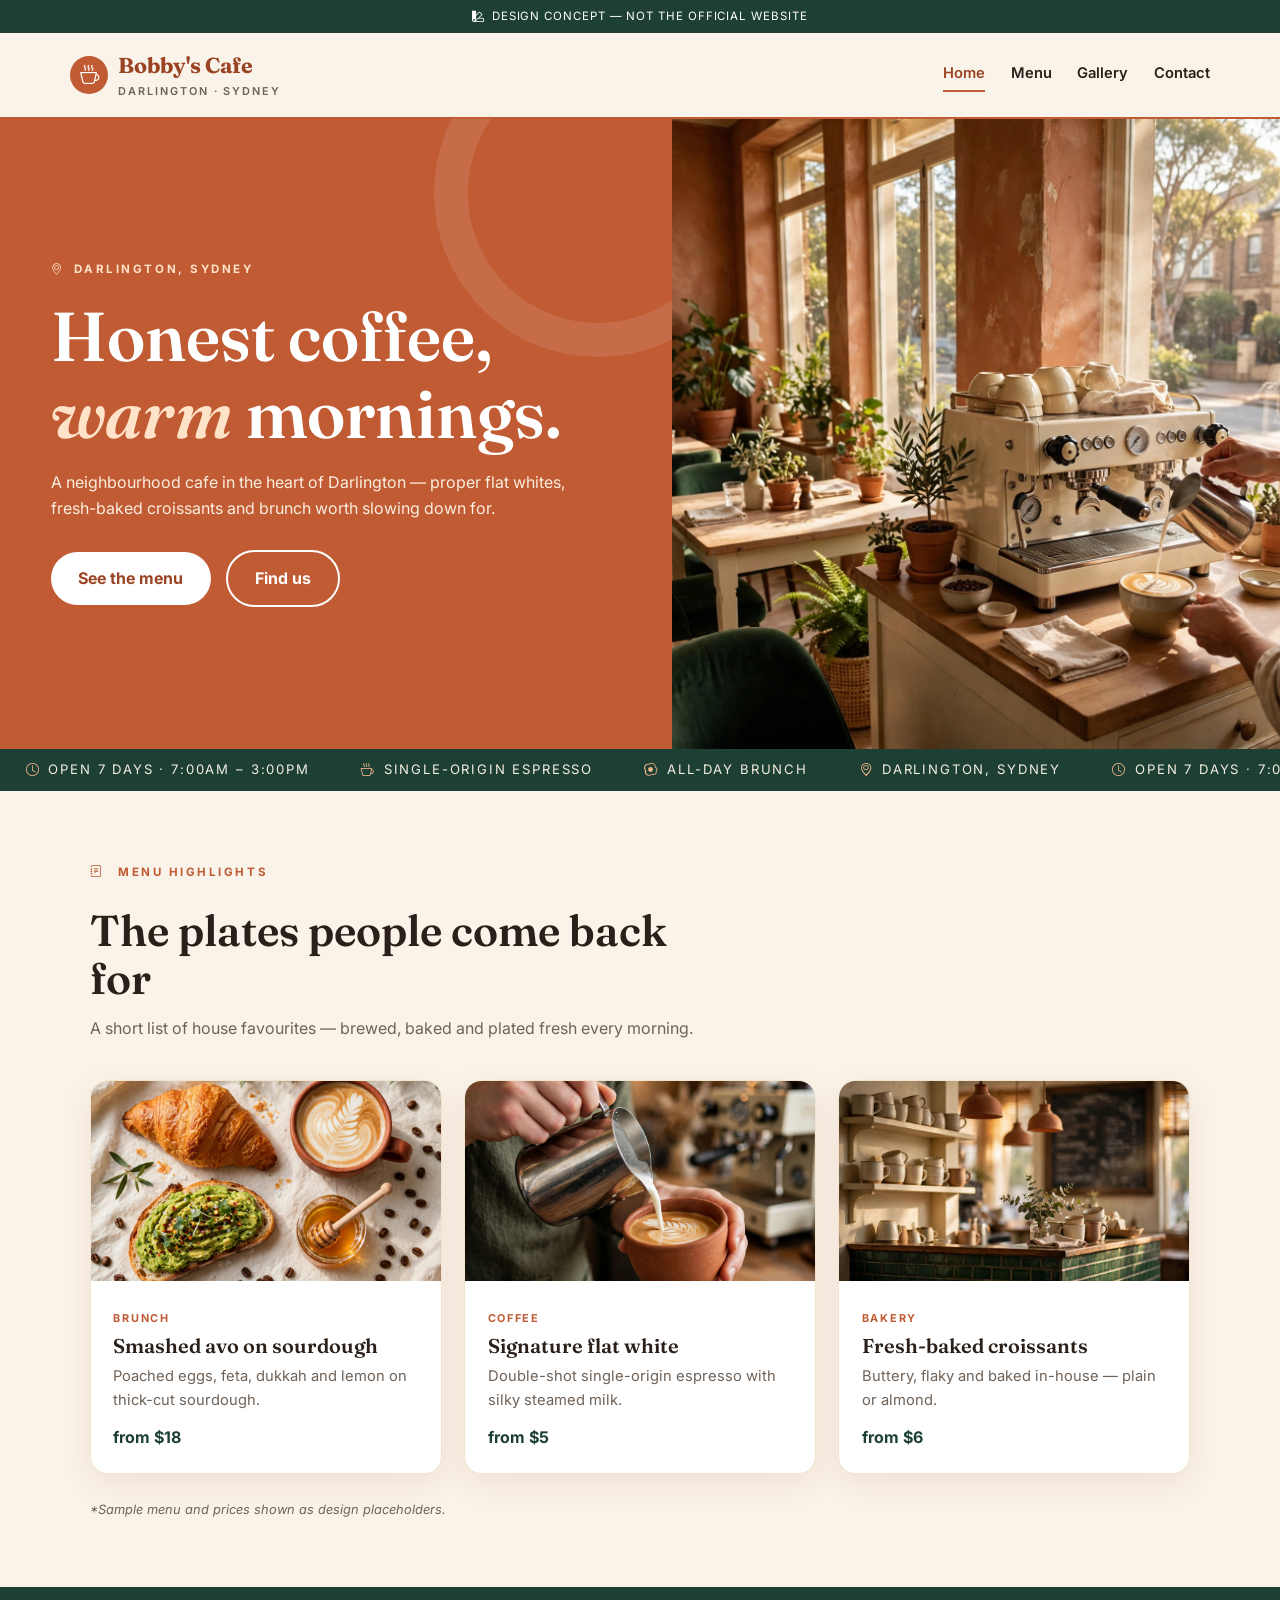
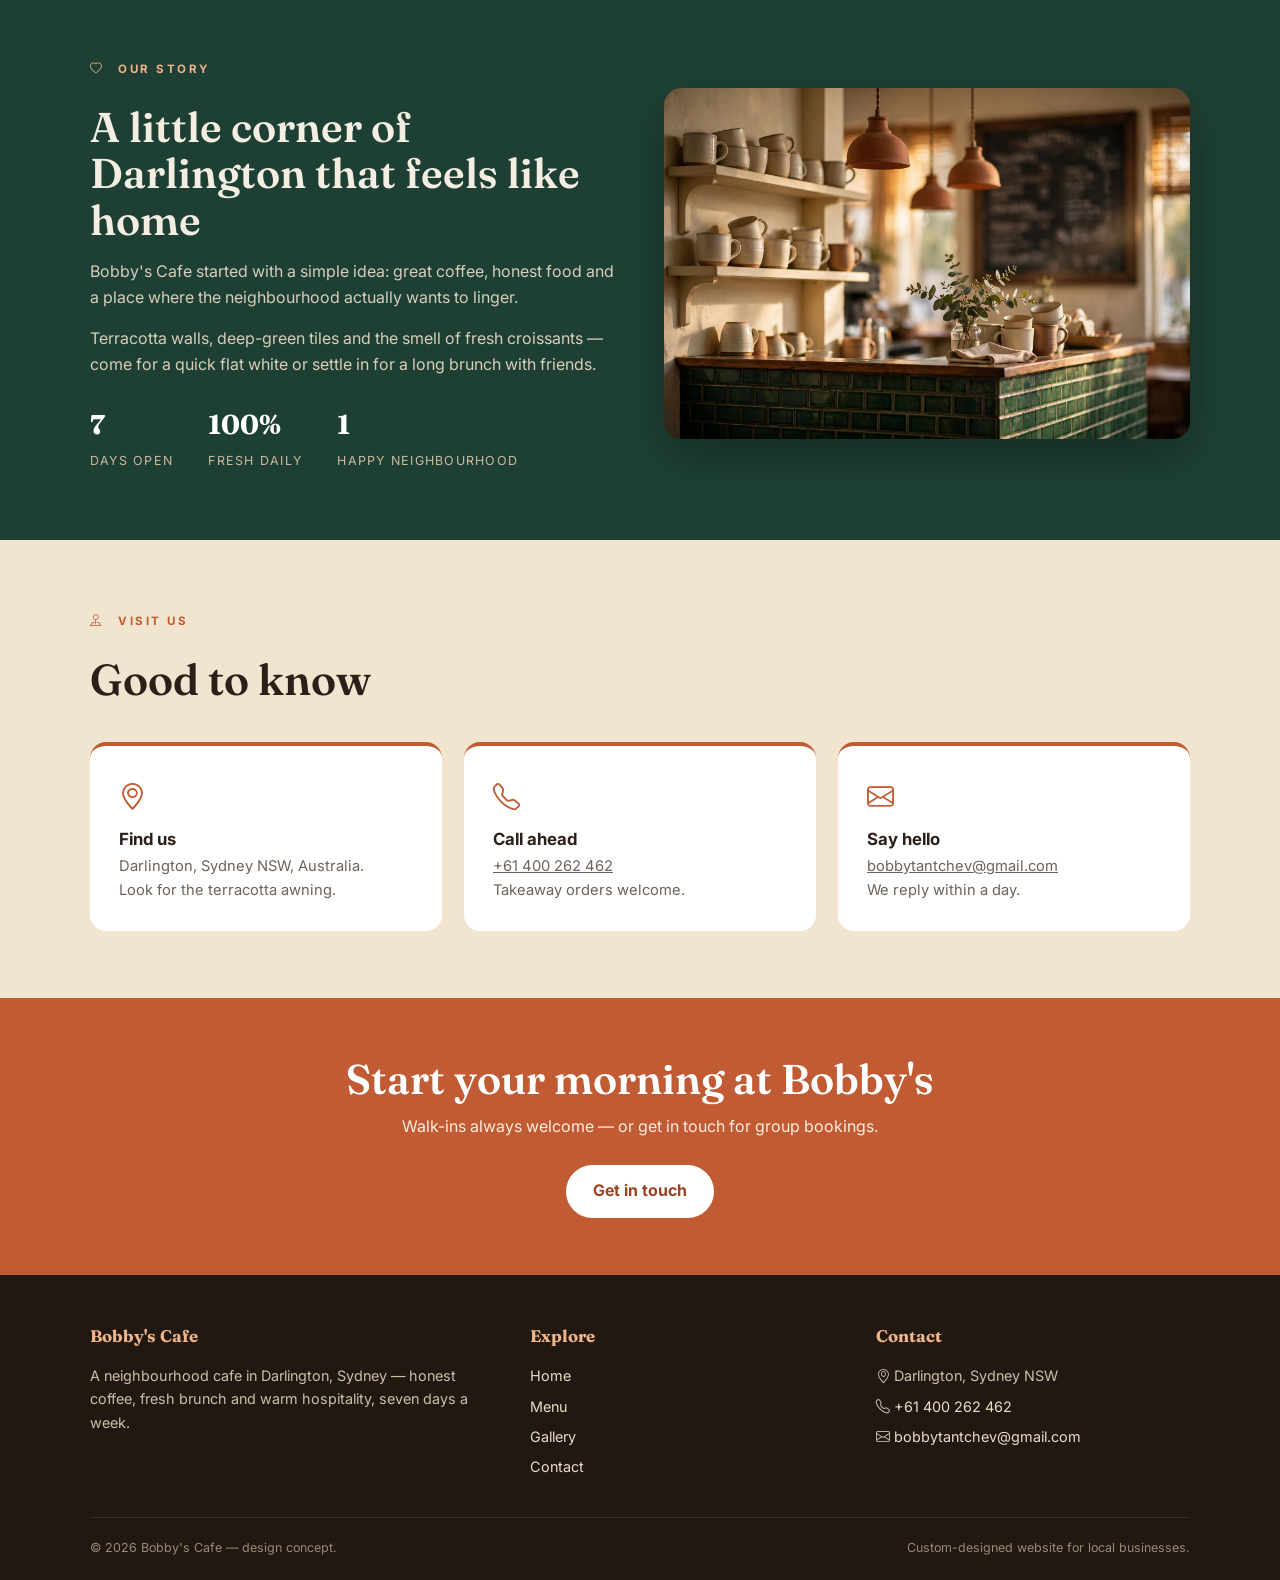
==== index.html @ 19cc9ea4 "Demo website concept for Bobby's Cafe (Sydney, Australia)" ====
<!DOCTYPE html>
<html lang="en">
<head>
<meta charset="UTF-8">
<meta name="viewport" content="width=device-width, initial-scale=1.0">
<title>Bobby's Cafe — Darlington, Sydney</title>
<meta name="description" content="Bobby's Cafe, Darlington Sydney — honest coffee, fresh brunch and warm neighbourhood hospitality.">
<link rel="stylesheet" href="https://cdn.jsdelivr.net/npm/bootstrap-icons@1.11.3/font/bootstrap-icons.min.css">
<link href="https://fonts.googleapis.com/css2?family=Fraunces:ital,wght@0,400;0,600;0,700;1,400;1,600&family=Inter:wght@400;500;600;700&display=swap" rel="stylesheet">
<link rel="stylesheet" href="styles.css">
</head>
<body>
<div class="ribbon"><i class="bi bi-palette2"></i>Design concept — not the official website</div>

<header class="top">
  <div class="wrap navrow">
    <a class="brand" href="index.html">
      <span class="cup"><i class="bi bi-cup-hot"></i></span>
      <span><b>Bobby's Cafe</b><small>Darlington · Sydney</small></span>
    </a>
    <button class="burger" aria-label="Open menu" onclick="document.querySelector('nav.main').classList.toggle('open')"><i class="bi bi-list"></i></button>
    <nav class="main">
      <a href="index.html" class="active">Home</a>
      <a href="services.html">Menu</a>
      <a href="gallery.html">Gallery</a>
      <a href="contact.html">Contact</a>
    </nav>
  </div>
</header>

<div class="hero">
  <div class="hero-copy">
    <span class="kicker"><i class="bi bi-geo-alt"></i>Darlington, Sydney</span>
    <h1>Honest coffee,<br><em>warm</em> mornings.</h1>
    <p>A neighbourhood cafe in the heart of Darlington — proper flat whites, fresh-baked croissants and brunch worth slowing down for.</p>
    <div>
      <a class="btn btn-cream" href="services.html">See the menu</a>
      <a class="btn btn-ghost" href="contact.html">Find us</a>
    </div>
  </div>
  <div class="hero-img"><img src="images/hero.jpg" alt="Warm cafe interior at Bobby's Cafe"></div>
</div>

<div class="ticker" aria-hidden="true">
  <span><i class="bi bi-clock"></i>Open 7 days · 7:00am – 3:00pm</span><span><i class="bi bi-cup-hot"></i>Single-origin espresso</span><span><i class="bi bi-egg-fried"></i>All-day brunch</span><span><i class="bi bi-geo-alt"></i>Darlington, Sydney</span><span><i class="bi bi-clock"></i>Open 7 days · 7:00am – 3:00pm</span><span><i class="bi bi-cup-hot"></i>Single-origin espresso</span><span><i class="bi bi-egg-fried"></i>All-day brunch</span><span><i class="bi bi-geo-alt"></i>Darlington, Sydney</span>
</div>

<section>
  <div class="wrap">
    <div class="sec-head">
      <span class="kicker"><i class="bi bi-journal-text"></i>&nbsp;Menu highlights</span>
      <h2>The plates people come back for</h2>
      <p>A short list of house favourites — brewed, baked and plated fresh every morning.</p>
    </div>
    <div class="cards">
      <article class="card">
        <div class="ph"><img src="images/menu.jpg" alt="Brunch flat-lay with coffee"></div>
        <div class="bd">
          <span class="tag">Brunch</span>
          <h3>Smashed avo on sourdough</h3>
          <p>Poached eggs, feta, dukkah and lemon on thick-cut sourdough.</p>
          <span class="price">from $18</span>
        </div>
      </article>
      <article class="card">
        <div class="ph"><img src="images/barista.jpg" alt="Barista pouring latte art"></div>
        <div class="bd">
          <span class="tag">Coffee</span>
          <h3>Signature flat white</h3>
          <p>Double-shot single-origin espresso with silky steamed milk.</p>
          <span class="price">from $5</span>
        </div>
      </article>
      <article class="card">
        <div class="ph"><img src="images/interior.jpg" alt="Cafe counter and pastries"></div>
        <div class="bd">
          <span class="tag">Bakery</span>
          <h3>Fresh-baked croissants</h3>
          <p>Buttery, flaky and baked in-house — plain or almond.</p>
          <span class="price">from $6</span>
        </div>
      </article>
    </div>
    <p class="sample-note">*Sample menu and prices shown as design placeholders.</p>
  </div>
</section>

<section class="story">
  <div class="wrap">
    <div>
      <span class="kicker"><i class="bi bi-heart"></i>&nbsp;Our story</span>
      <h2>A little corner of Darlington that feels like home</h2>
      <p>Bobby's Cafe started with a simple idea: great coffee, honest food and a place where the neighbourhood actually wants to linger.</p>
      <p>Terracotta walls, deep-green tiles and the smell of fresh croissants — come for a quick flat white or settle in for a long brunch with friends.</p>
      <div class="stats">
        <div><b>7</b><span>Days open</span></div>
        <div><b>100%</b><span>Fresh daily</span></div>
        <div><b>1</b><span>Happy neighbourhood</span></div>
      </div>
    </div>
    <img src="images/interior.jpg" alt="Inside Bobby's Cafe">
  </div>
</section>

<section class="visit">
  <div class="wrap">
    <div class="sec-head">
      <span class="kicker"><i class="bi bi-pin-map"></i>&nbsp;Visit us</span>
      <h2>Good to know</h2>
    </div>
    <div class="visit-grid">
      <div class="vcard">
        <i class="bi bi-geo-alt"></i>
        <h3>Find us</h3>
        <p>Darlington, Sydney NSW, Australia.<br>Look for the terracotta awning.</p>
      </div>
      <div class="vcard">
        <i class="bi bi-telephone"></i>
        <h3>Call ahead</h3>
        <p><a href="tel:+61400262462">+61 400 262 462</a><br>Takeaway orders welcome.</p>
      </div>
      <div class="vcard">
        <i class="bi bi-envelope"></i>
        <h3>Say hello</h3>
        <p><a href="mailto:bobbytantchev@gmail.com">bobbytantchev@gmail.com</a><br>We reply within a day.</p>
      </div>
    </div>
  </div>
</section>

<div class="cta">
  <h2>Start your morning at Bobby's</h2>
  <p>Walk-ins always welcome — or get in touch for group bookings.</p>
  <a class="btn btn-cream" href="contact.html">Get in touch</a>
</div>

<footer>
  <div class="wrap">
    <div class="fgrid">
      <div>
        <h4>Bobby's Cafe</h4>
        <p>A neighbourhood cafe in Darlington, Sydney — honest coffee, fresh brunch and warm hospitality, seven days a week.</p>
      </div>
      <div>
        <h4>Explore</h4>
        <ul>
          <li><a href="index.html">Home</a></li>
          <li><a href="services.html">Menu</a></li>
          <li><a href="gallery.html">Gallery</a></li>
          <li><a href="contact.html">Contact</a></li>
        </ul>
      </div>
      <div>
        <h4>Contact</h4>
        <ul>
          <li><i class="bi bi-geo-alt"></i> Darlington, Sydney NSW</li>
          <li><i class="bi bi-telephone"></i> <a href="tel:+61400262462">+61 400 262 462</a></li>
          <li><i class="bi bi-envelope"></i> <a href="mailto:bobbytantchev@gmail.com">bobbytantchev@gmail.com</a></li>
        </ul>
      </div>
    </div>
    <div class="fbottom">
      <span>© 2026 Bobby's Cafe — design concept.</span>
      <span>Custom-designed website for local businesses.</span>
    </div>
  </div>
</footer>
</body>
</html>
---- styles.css ----
:root{
  --terra:#c05b33;
  --terra-dark:#9a4423;
  --cream:#faf3e9;
  --cream-deep:#f1e5d0;
  --green:#1e4034;
  --green-soft:#e8efe9;
  --ink:#2b2019;
  --muted:#6f6258;
}
*{margin:0;padding:0;box-sizing:border-box}
body{font-family:'Inter',system-ui,sans-serif;background:var(--cream);color:var(--ink);line-height:1.6}
h1,h2,h3,.serif{font-family:'Fraunces',Georgia,serif;line-height:1.12;font-weight:600}
img{max-width:100%;display:block}
a{color:inherit}
.wrap{max-width:1140px;margin:0 auto;padding:0 1.25rem}

/* concept ribbon */
.ribbon{background:var(--green);color:#fff;text-align:center;font-size:.72rem;letter-spacing:.08em;text-transform:uppercase;padding:.45rem 1rem}
.ribbon i{margin-right:.4rem}

/* header */
header.top{background:var(--cream);border-bottom:2px solid var(--terra)}
.navrow{display:flex;align-items:center;justify-content:space-between;padding:1rem 0}
.brand{display:flex;align-items:center;gap:.6rem;text-decoration:none}
.brand .cup{background:var(--terra);color:#fff;width:2.4rem;height:2.4rem;border-radius:50%;display:grid;place-items:center;font-size:1.2rem}
.brand b{font-family:'Fraunces',serif;font-size:1.35rem;color:var(--terra-dark)}
.brand small{display:block;font-family:'Inter';font-size:.68rem;letter-spacing:.18em;text-transform:uppercase;color:var(--muted);font-weight:600}
nav.main{display:flex;gap:1.6rem}
nav.main a{text-decoration:none;font-weight:600;font-size:.92rem;color:var(--ink);padding:.3rem 0;border-bottom:2px solid transparent}
nav.main a:hover,nav.main a.active{color:var(--terra-dark);border-color:var(--terra)}
.burger{display:none;background:none;border:none;font-size:1.6rem;color:var(--terra-dark);cursor:pointer}

/* hero: editorial split */
.hero{display:grid;grid-template-columns:1.05fr .95fr;min-height:70vh}
.hero-copy{background:var(--terra);color:#fff;display:flex;flex-direction:column;justify-content:center;padding:3.5rem 3rem 3.5rem 4vw;position:relative;overflow:hidden}
.hero-copy::after{content:"";position:absolute;right:-90px;top:-90px;width:260px;height:260px;border:34px solid rgba(255,255,255,.10);border-radius:50%}
.kicker{display:inline-flex;align-items:center;gap:.5rem;font-size:.72rem;letter-spacing:.22em;text-transform:uppercase;font-weight:700;color:#ffe3c9;margin-bottom:1.2rem}
.hero-copy h1{font-size:clamp(2.6rem,5.4vw,4.4rem);margin-bottom:1.1rem}
.hero-copy h1 em{font-style:italic;color:#ffe3c9}
.hero-copy p{max-width:34rem;color:#fbeedf;margin-bottom:1.8rem}
.btn{display:inline-block;text-decoration:none;font-weight:700;padding:.85rem 1.7rem;border-radius:999px;transition:.2s}
.btn-cream{background:#fff;color:var(--terra-dark)}
.btn-cream:hover{background:var(--green);color:#fff}
.btn-ghost{border:2px solid #fff;color:#fff;margin-left:.7rem}
.btn-ghost:hover{background:rgba(255,255,255,.15)}
.hero-img{min-height:340px}
.hero-img img{width:100%;height:100%;object-fit:cover}

/* hours ticker */
.ticker{background:var(--green);color:#f3ede2;overflow:hidden;white-space:nowrap;padding:.65rem 0;font-size:.82rem;letter-spacing:.14em;text-transform:uppercase}
.ticker span{margin:0 1.6rem}
.ticker i{color:#f0b48a;margin-right:.5rem}

/* sections */
section{padding:4.2rem 0}
.sec-head{max-width:640px;margin-bottom:2.4rem}
.sec-head .kicker{color:var(--terra)}
.sec-head h2{font-size:clamp(1.9rem,3.4vw,2.7rem);margin:.4rem 0 .8rem}
.sec-head p{color:var(--muted)}

/* menu card grid */
.cards{display:grid;grid-template-columns:repeat(3,1fr);gap:1.4rem}
.card{background:#fff;border-radius:1.1rem;overflow:hidden;box-shadow:0 10px 30px rgba(154,68,35,.10);border:1px solid var(--cream-deep);transition:transform .2s}
.card:hover{transform:translateY(-5px)}
.card .ph{height:200px;overflow:hidden}
.card .ph img{width:100%;height:100%;object-fit:cover}
.card .bd{padding:1.4rem}
.card .tag{font-size:.68rem;font-weight:700;letter-spacing:.16em;text-transform:uppercase;color:var(--terra)}
.card h3{font-size:1.25rem;margin:.35rem 0 .5rem}
.card p{font-size:.92rem;color:var(--muted)}
.card .price{display:inline-block;margin-top:.8rem;font-weight:700;color:var(--green)}
.sample-note{font-size:.8rem;color:var(--muted);margin-top:1.6rem;font-style:italic}

/* story */
.story{background:var(--green);color:#f3ede2}
.story .wrap{display:grid;grid-template-columns:1fr 1fr;gap:3rem;align-items:center}
.story img{border-radius:1.1rem;box-shadow:0 18px 44px rgba(0,0,0,.28)}
.story .kicker{color:#f0b48a}
.story h2{font-size:clamp(1.9rem,3.4vw,2.6rem);margin:.4rem 0 1rem}
.story p{color:#d9cdbb;margin-bottom:1rem}
.stats{display:flex;gap:2.2rem;margin-top:1.6rem}
.stats b{display:block;font-family:'Fraunces',serif;font-size:1.7rem;color:#fff}
.stats span{font-size:.78rem;letter-spacing:.1em;text-transform:uppercase;color:#cbb99e}

/* visit strip */
.visit{background:var(--cream-deep)}
.visit-grid{display:grid;grid-template-columns:repeat(3,1fr);gap:1.4rem}
.vcard{background:#fff;border-radius:1rem;padding:1.8rem;border-top:4px solid var(--terra)}
.vcard i{font-size:1.7rem;color:var(--terra)}
.vcard h3{font-size:1.05rem;margin:.7rem 0 .4rem;font-family:'Inter';font-weight:700}
.vcard p{font-size:.92rem;color:var(--muted)}

/* cta band */
.cta{background:var(--terra);color:#fff;text-align:center;padding:3.6rem 1.25rem}
.cta h2{font-size:clamp(1.8rem,3.4vw,2.6rem);margin-bottom:.7rem}
.cta p{color:#fbeedf;margin-bottom:1.6rem}

/* footer */
footer{background:#221812;color:#e9dcc8;padding:3rem 0 1.4rem}
.fgrid{display:grid;grid-template-columns:1.3fr 1fr 1fr;gap:2rem;margin-bottom:2rem}
footer h4{font-family:'Fraunces',serif;color:#f0b48a;font-size:1.05rem;margin-bottom:.9rem}
footer p,footer li{font-size:.9rem;color:#cbbfa9;list-style:none;margin-bottom:.45rem}
footer a{color:#e9dcc8;text-decoration:none}
footer a:hover{color:#f0b48a}
.fbottom{border-top:1px solid #3d2d20;padding-top:1.2rem;font-size:.78rem;color:#9a8a73;display:flex;justify-content:space-between;flex-wrap:wrap;gap:.5rem}

/* gallery */
.ggrid{display:grid;grid-template-columns:repeat(3,1fr);gap:1rem}
.ggrid figure{border-radius:.9rem;overflow:hidden;position:relative}
.ggrid img{width:100%;height:260px;object-fit:cover;transition:transform .3s}
.ggrid figure:hover img{transform:scale(1.05)}
.ggrid figcaption{position:absolute;left:0;right:0;bottom:0;background:linear-gradient(transparent,rgba(30,64,52,.92));color:#fff;padding:2rem .9rem .8rem;font-size:.85rem;font-weight:600}

/* menu page list */
.mlist{max-width:760px}
.mitem{display:flex;justify-content:space-between;align-items:baseline;gap:1rem;padding:1.1rem 0;border-bottom:1px dashed #d8c3a6}
.mitem h3{font-size:1.15rem}
.mitem p{font-size:.88rem;color:var(--muted)}
.mitem .p{font-weight:700;color:var(--terra-dark);white-space:nowrap}

/* form */
form.demo{max-width:640px;background:#fff;border-radius:1rem;padding:2rem;border:1px solid var(--cream-deep);box-shadow:0 10px 30px rgba(154,68,35,.08)}
form.demo label{display:block;font-size:.82rem;font-weight:700;margin:1rem 0 .35rem}
form.demo input,form.demo textarea,form.demo select{width:100%;padding:.75rem .9rem;border:1.5px solid #e2d3ba;border-radius:.6rem;font-family:inherit;font-size:.95rem;background:var(--cream)}
form.demo input:focus,form.demo textarea:focus{outline:2px solid var(--terra);border-color:var(--terra)}
.btn-solid{background:var(--terra);color:#fff;border:none;cursor:pointer;font-size:1rem;margin-top:1.2rem}
.btn-solid:hover{background:var(--terra-dark)}

.contact-grid{display:grid;grid-template-columns:1fr 1.1fr;gap:2.4rem;align-items:start}
.cinfo{background:var(--green);color:#f3ede2;border-radius:1rem;padding:2rem}
.cinfo h3{color:#f0b48a;font-size:1.1rem;margin-bottom:1rem}
.cinfo p{margin-bottom:.9rem;font-size:.94rem;color:#d9cdbb}
.cinfo i{color:#f0b48a;margin-right:.6rem}
.cinfo a{color:#fff}

@media(max-width:820px){
  .hero{grid-template-columns:1fr}
  .hero-copy{padding:3rem 1.5rem}
  .hero-img{min-height:280px}
  .cards,.visit-grid,.story .wrap,.contact-grid,.ggrid{grid-template-columns:1fr}
  .ggrid{grid-template-columns:repeat(2,1fr)}
  .fgrid{grid-template-columns:1fr}
  nav.main{display:none;position:absolute;top:100%;left:0;right:0;background:var(--cream);flex-direction:column;padding:1rem 1.5rem 1.4rem;gap:1rem;border-bottom:2px solid var(--terra);box-shadow:0 14px 26px rgba(0,0,0,.12)}
  header.top{position:relative}
  nav.main.open{display:flex}
  .burger{display:block}
}
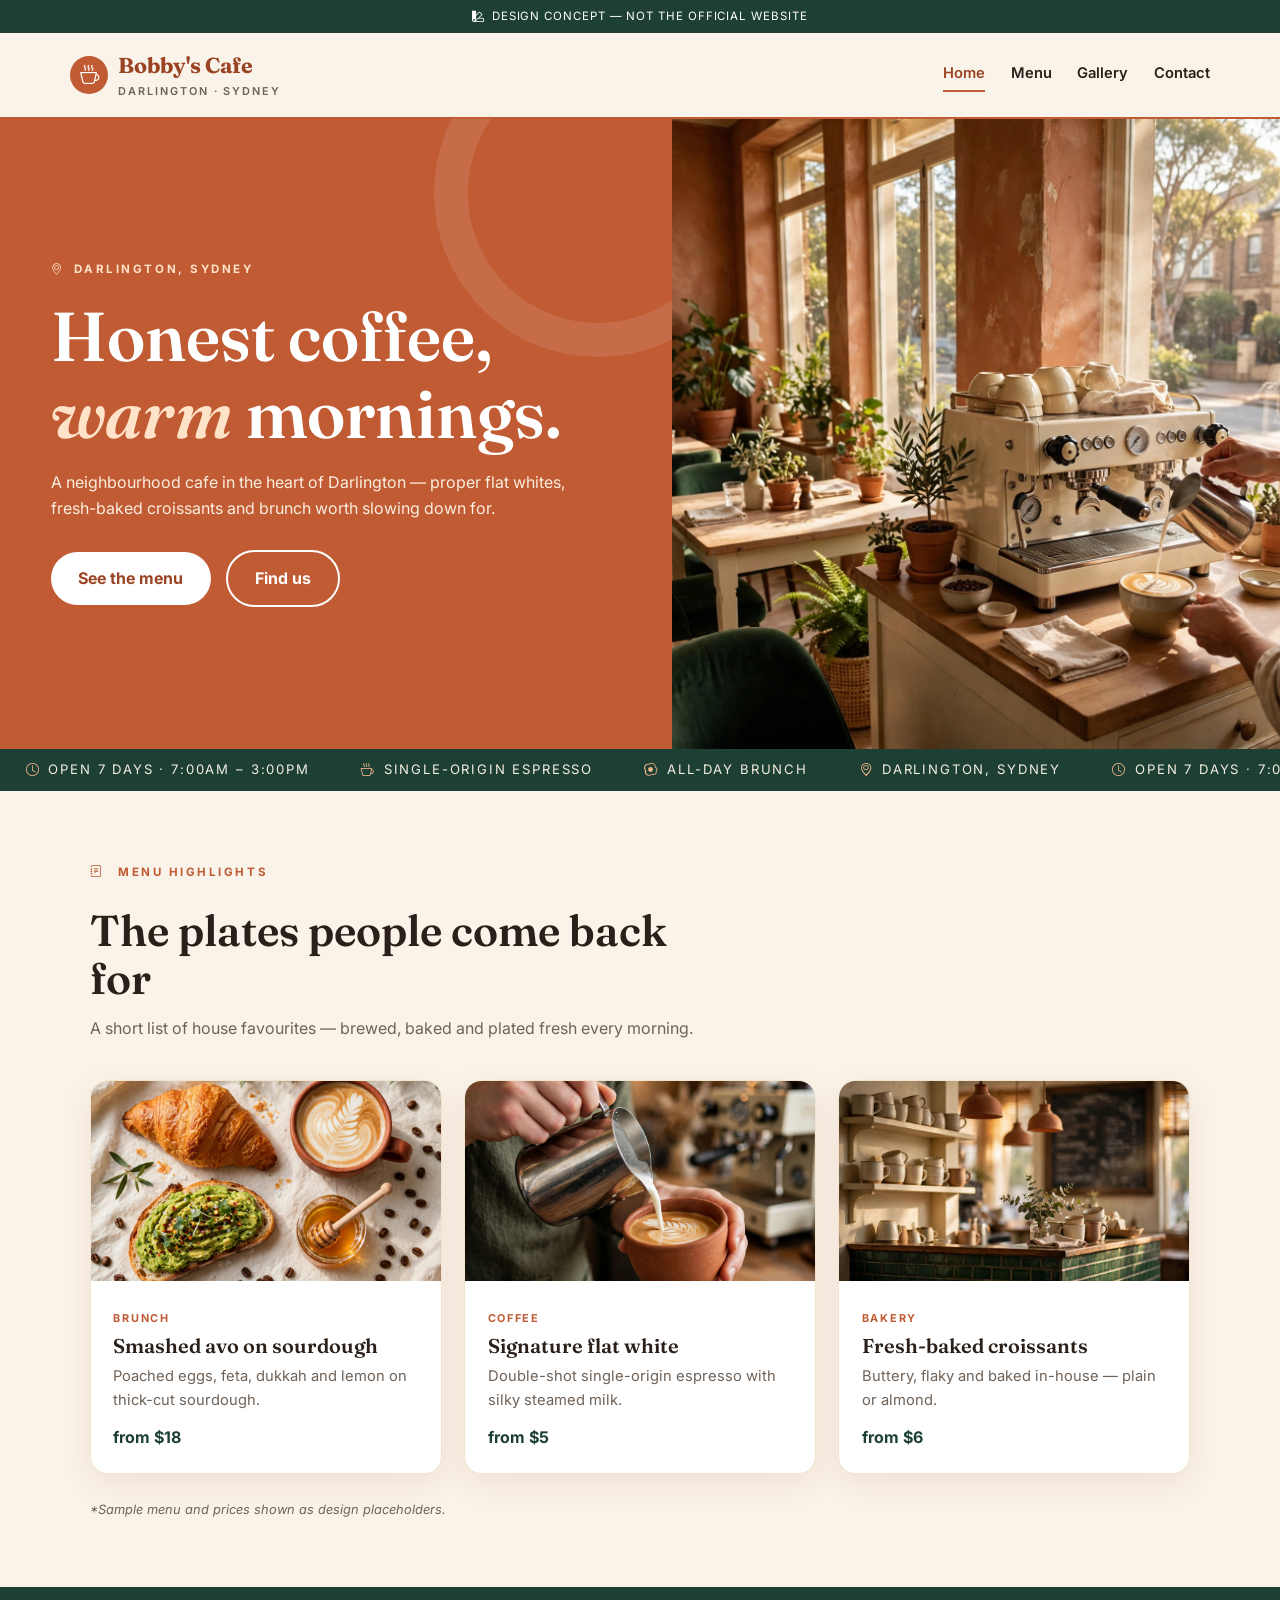
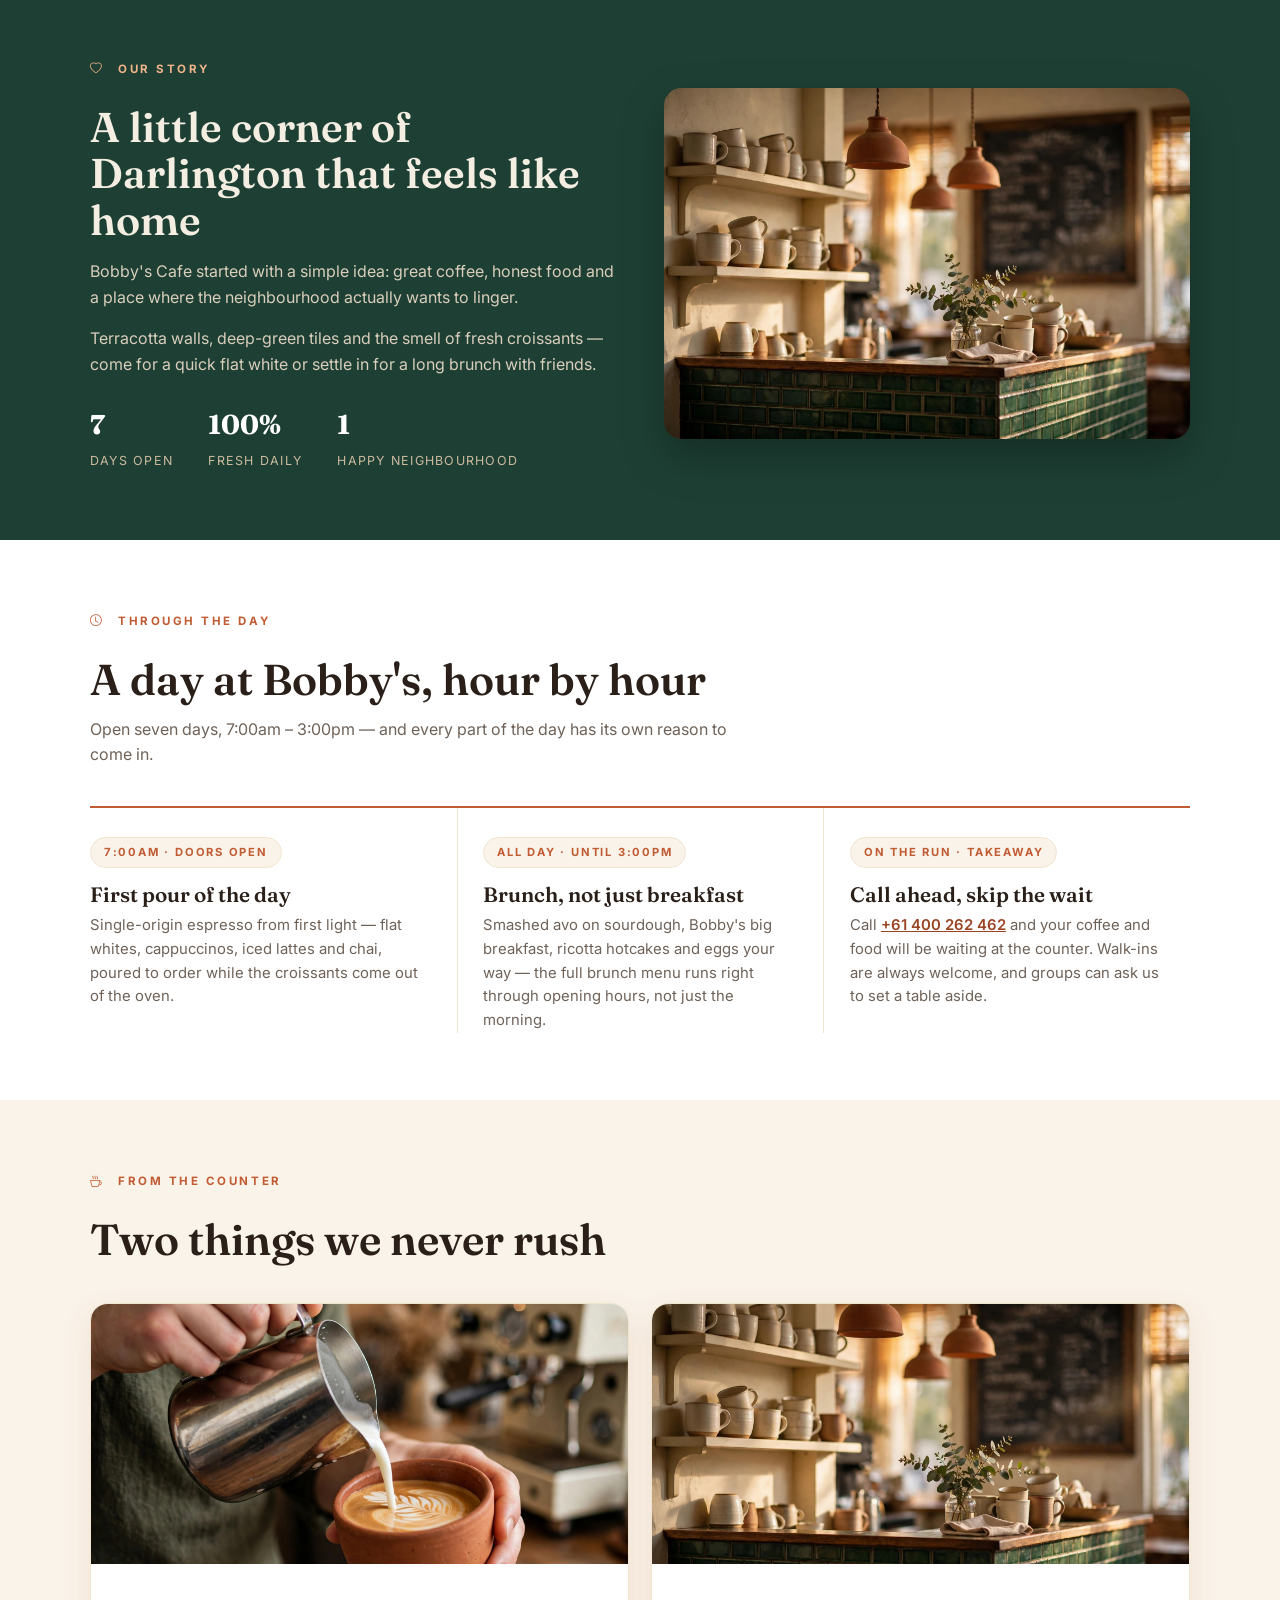
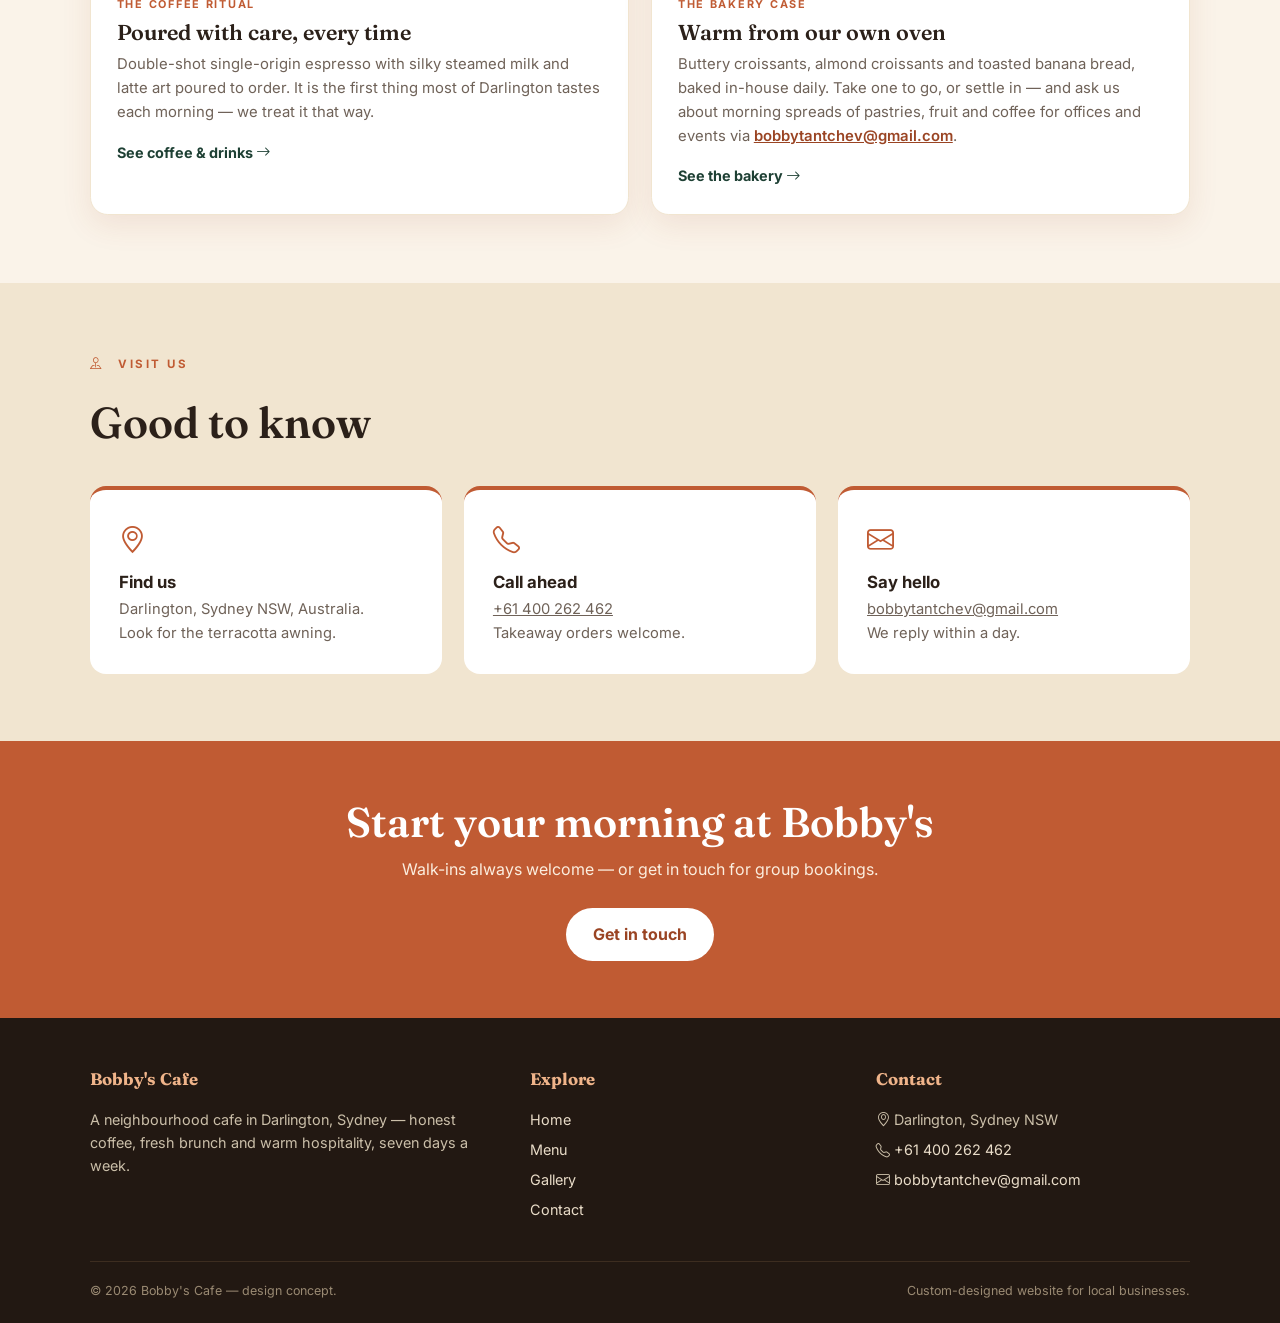
==== commit 10118dfe: "Demo website concept for Bobby's Cafe (Darlington, Sydney NSW)" ====
--- a/index.html
+++ b/index.html
@@ -102,6 +102,63 @@
   </div>
 </section>
 
+
+<section class="dayparts">
+  <div class="wrap">
+    <div class="sec-head">
+      <span class="kicker"><i class="bi bi-clock"></i>&nbsp;Through the day</span>
+      <h2>A day at Bobby's, hour by hour</h2>
+      <p>Open seven days, 7:00am &ndash; 3:00pm &mdash; and every part of the day has its own reason to come in.</p>
+    </div>
+    <div class="day-grid">
+      <article class="day-item">
+        <span class="day-time">7:00am &middot; Doors open</span>
+        <h3>First pour of the day</h3>
+        <p>Single-origin espresso from first light &mdash; flat whites, cappuccinos, iced lattes and chai, poured to order while the croissants come out of the oven.</p>
+      </article>
+      <article class="day-item">
+        <span class="day-time">All day &middot; Until 3:00pm</span>
+        <h3>Brunch, not just breakfast</h3>
+        <p>Smashed avo on sourdough, Bobby's big breakfast, ricotta hotcakes and eggs your way &mdash; the full brunch menu runs right through opening hours, not just the morning.</p>
+      </article>
+      <article class="day-item">
+        <span class="day-time">On the run &middot; Takeaway</span>
+        <h3>Call ahead, skip the wait</h3>
+        <p>Call <a href="tel:+61400262462">+61 400 262 462</a> and your coffee and food will be waiting at the counter. Walk-ins are always welcome, and groups can ask us to set a table aside.</p>
+      </article>
+    </div>
+  </div>
+</section>
+
+<section class="counter-split">
+  <div class="wrap">
+    <div class="sec-head">
+      <span class="kicker"><i class="bi bi-cup-hot"></i>&nbsp;From the counter</span>
+      <h2>Two things we never rush</h2>
+    </div>
+    <div class="counter-grid">
+      <article class="counter-panel">
+        <div class="ph"><img src="images/barista.jpg" alt="Barista pouring latte art at Bobby's Cafe" loading="lazy"></div>
+        <div class="bd">
+          <span class="tag">The coffee ritual</span>
+          <h3>Poured with care, every time</h3>
+          <p>Double-shot single-origin espresso with silky steamed milk and latte art poured to order. It is the first thing most of Darlington tastes each morning &mdash; we treat it that way.</p>
+          <a class="counter-link" href="services.html">See coffee &amp; drinks <i class="bi bi-arrow-right"></i></a>
+        </div>
+      </article>
+      <article class="counter-panel">
+        <div class="ph"><img src="images/interior.jpg" alt="Pastries and counter at Bobby's Cafe" loading="lazy"></div>
+        <div class="bd">
+          <span class="tag">The bakery case</span>
+          <h3>Warm from our own oven</h3>
+          <p>Buttery croissants, almond croissants and toasted banana bread, baked in-house daily. Take one to go, or settle in &mdash; and ask us about morning spreads of pastries, fruit and coffee for offices and events via <a href="mailto:bobbytantchev@gmail.com">bobbytantchev@gmail.com</a>.</p>
+          <a class="counter-link" href="services.html">See the bakery <i class="bi bi-arrow-right"></i></a>
+        </div>
+      </article>
+    </div>
+  </div>
+</section>
+
 <section class="visit">
   <div class="wrap">
     <div class="sec-head">
--- a/styles.css
+++ b/styles.css
@@ -141,8 +141,36 @@
   .cards,.visit-grid,.story .wrap,.contact-grid,.ggrid{grid-template-columns:1fr}
   .ggrid{grid-template-columns:repeat(2,1fr)}
   .fgrid{grid-template-columns:1fr}
-  nav.main{display:none;position:absolute;top:100%;left:0;right:0;background:var(--cream);flex-direction:column;padding:1rem 1.5rem 1.4rem;gap:1rem;border-bottom:2px solid var(--terra);box-shadow:0 14px 26px rgba(0,0,0,.12)}
+  nav.main{display:none;position:absolute;top:100%;left:0;right:0;z-index:60;background:var(--cream);flex-direction:column;padding:1rem 1.5rem 1.4rem;gap:1rem;border-bottom:2px solid var(--terra);box-shadow:0 14px 26px rgba(0,0,0,.12)}
   header.top{position:relative}
   nav.main.open{display:flex}
   .burger{display:block}
 }
+
+/* --- Homepage diversification: dayparts timeline + counter split --- */
+.dayparts{background:#fff}
+.day-grid{display:grid;grid-template-columns:repeat(3,1fr);gap:0;border-top:2px solid var(--terra)}
+.day-item{padding:1.8rem 1.6rem 0;border-left:1px solid var(--cream-deep)}
+.day-item:first-child{border-left:none;padding-left:0}
+.day-time{display:inline-block;font-size:.7rem;font-weight:700;letter-spacing:.16em;text-transform:uppercase;color:var(--terra);background:var(--cream);border:1px solid var(--cream-deep);border-radius:999px;padding:.35rem .8rem;margin-bottom:.9rem}
+.day-item h3{font-size:1.3rem;margin-bottom:.5rem}
+.day-item p{font-size:.93rem;color:var(--muted)}
+.day-item a{font-weight:600;color:var(--terra-dark)}
+.counter-split{background:var(--cream)}
+.counter-grid{display:grid;grid-template-columns:1fr 1fr;gap:1.4rem}
+.counter-panel{background:#fff;border-radius:1.1rem;overflow:hidden;box-shadow:0 10px 30px rgba(154,68,35,.10);border:1px solid var(--cream-deep)}
+.counter-panel .ph{height:260px;overflow:hidden}
+.counter-panel .ph img{width:100%;height:100%;object-fit:cover}
+.counter-panel .bd{padding:1.6rem}
+.counter-panel .tag{font-size:.68rem;font-weight:700;letter-spacing:.16em;text-transform:uppercase;color:var(--terra)}
+.counter-panel h3{font-size:1.35rem;margin:.35rem 0 .5rem}
+.counter-panel p{font-size:.93rem;color:var(--muted)}
+.counter-panel p a{font-weight:600;color:var(--terra-dark)}
+.counter-link{display:inline-block;margin-top:1rem;font-weight:700;font-size:.9rem;color:var(--green);text-decoration:none}
+.counter-link:hover{color:var(--terra-dark)}
+@media(max-width:820px){
+  .day-grid,.counter-grid{grid-template-columns:1fr}
+  .day-item{border-left:none;padding-left:0;border-top:1px solid var(--cream-deep);padding-top:1.4rem;margin-top:1.4rem}
+  .day-item:first-child{border-top:none;margin-top:0;padding-top:0}
+}
+
